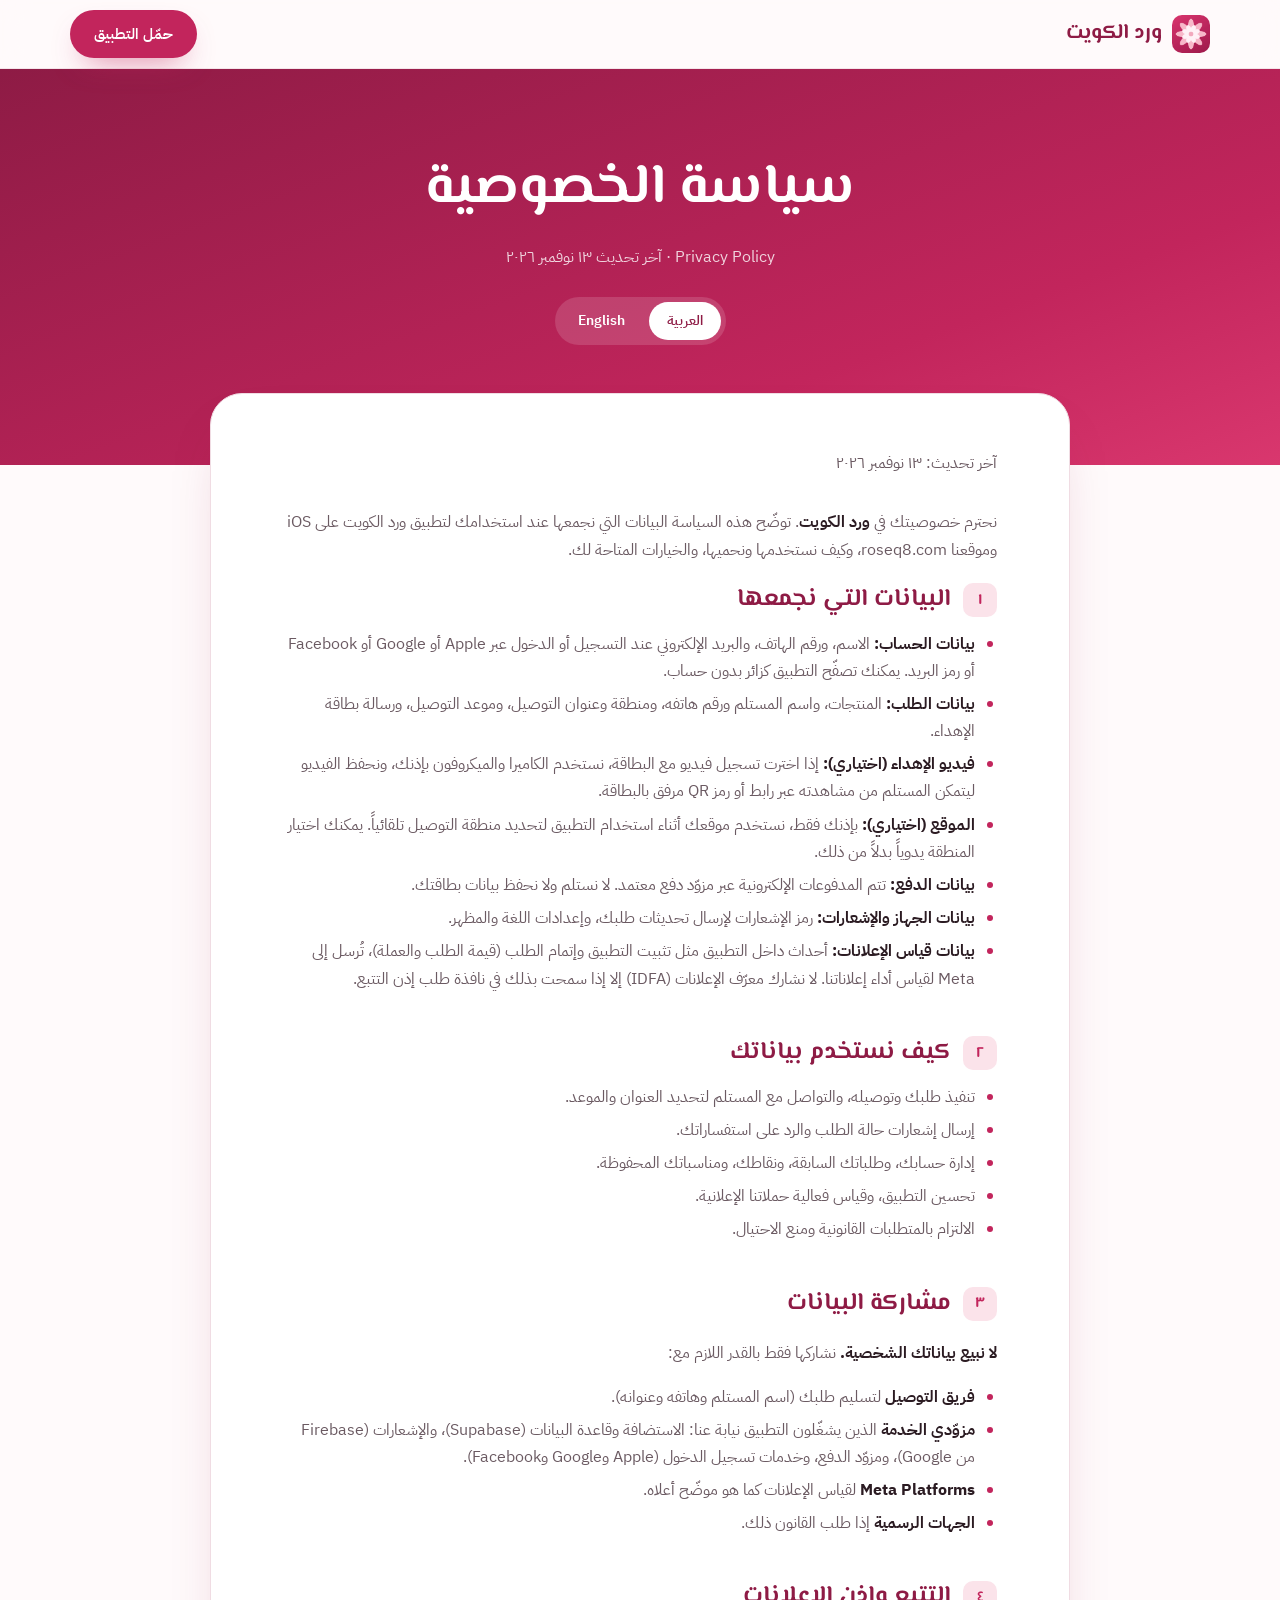
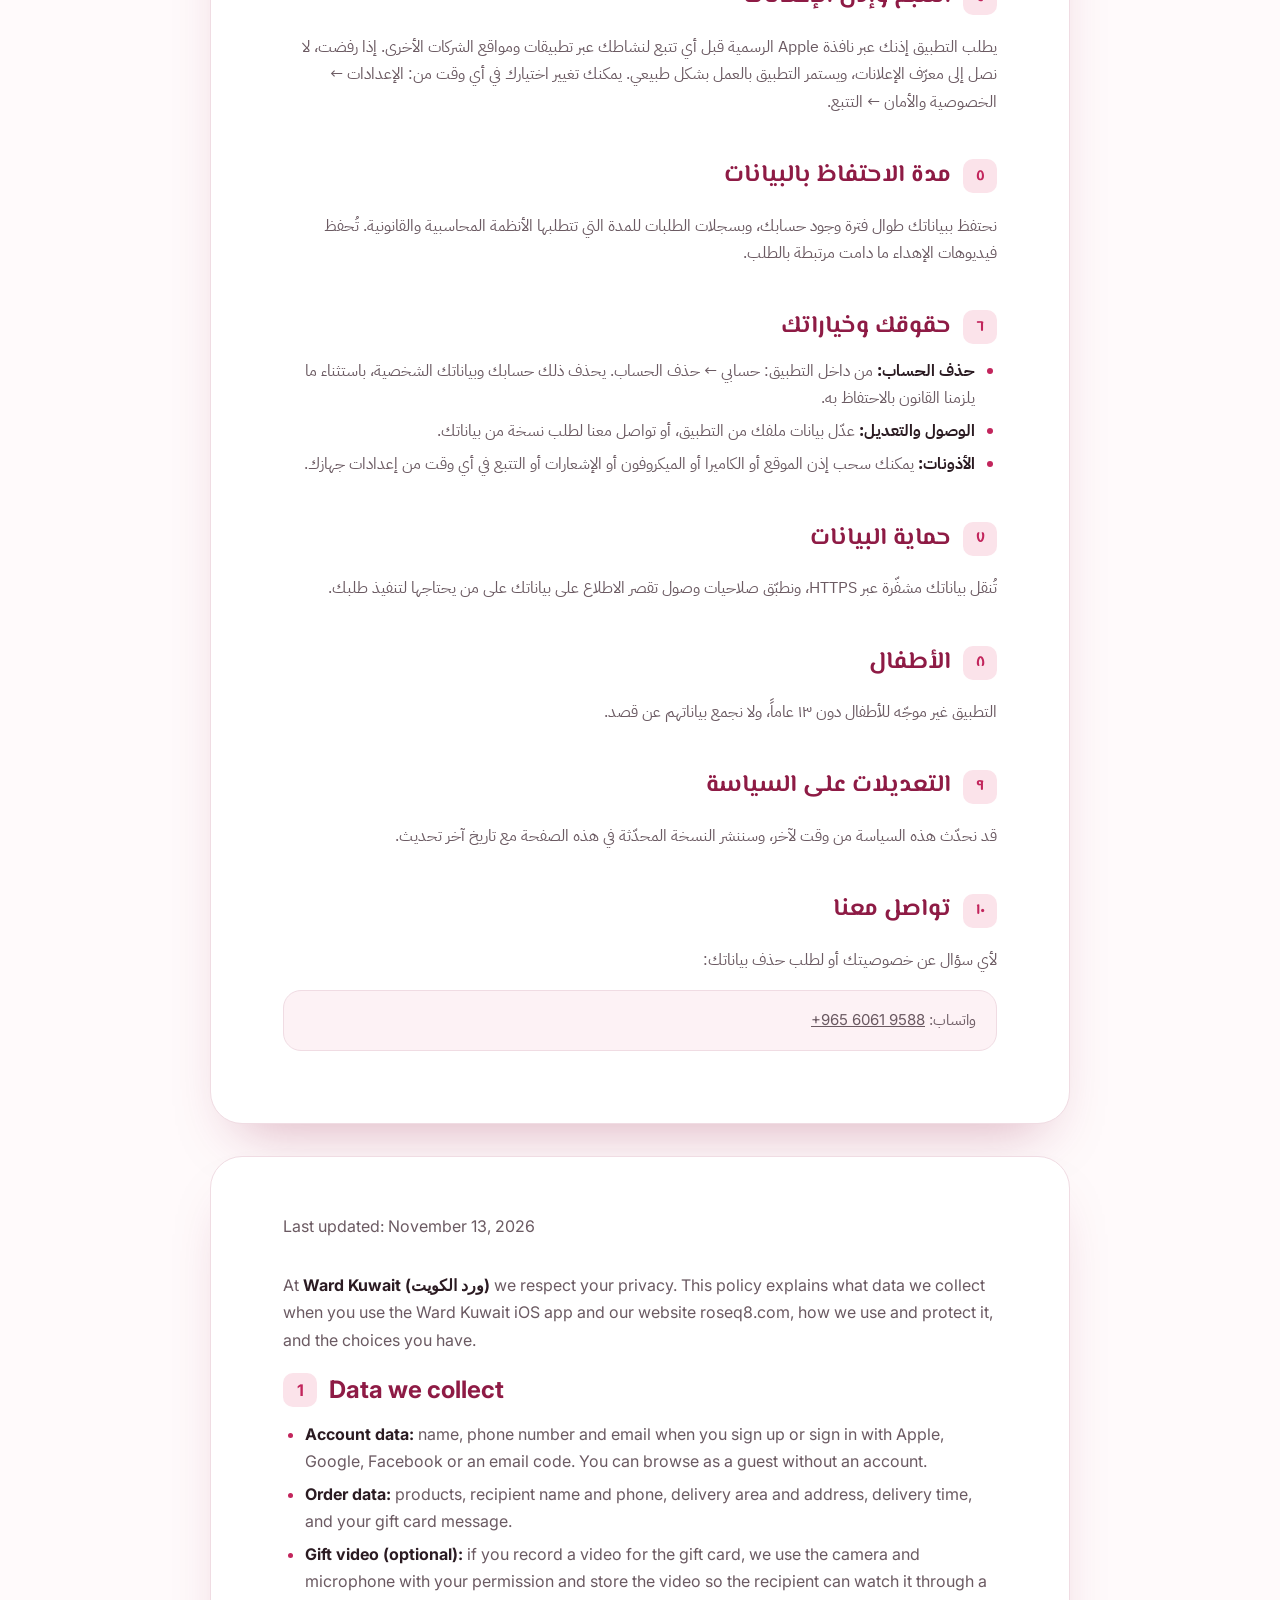
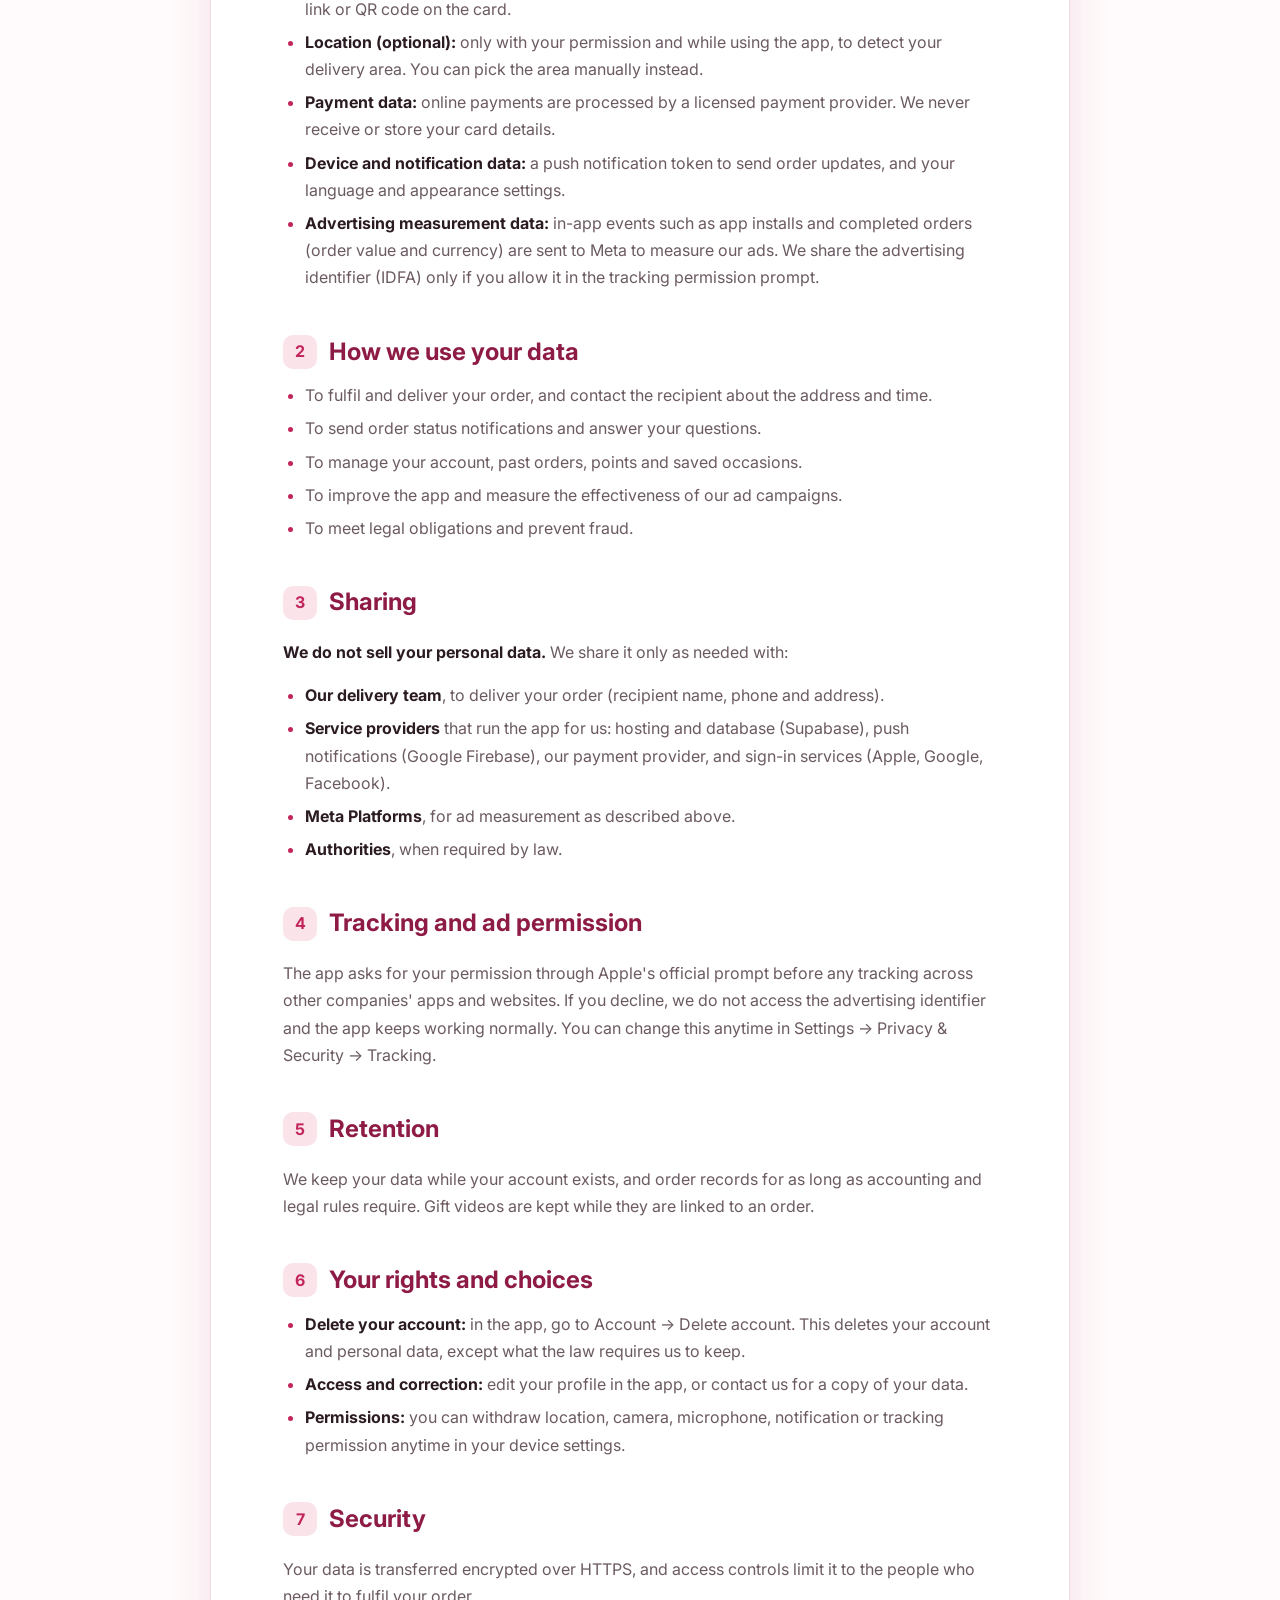
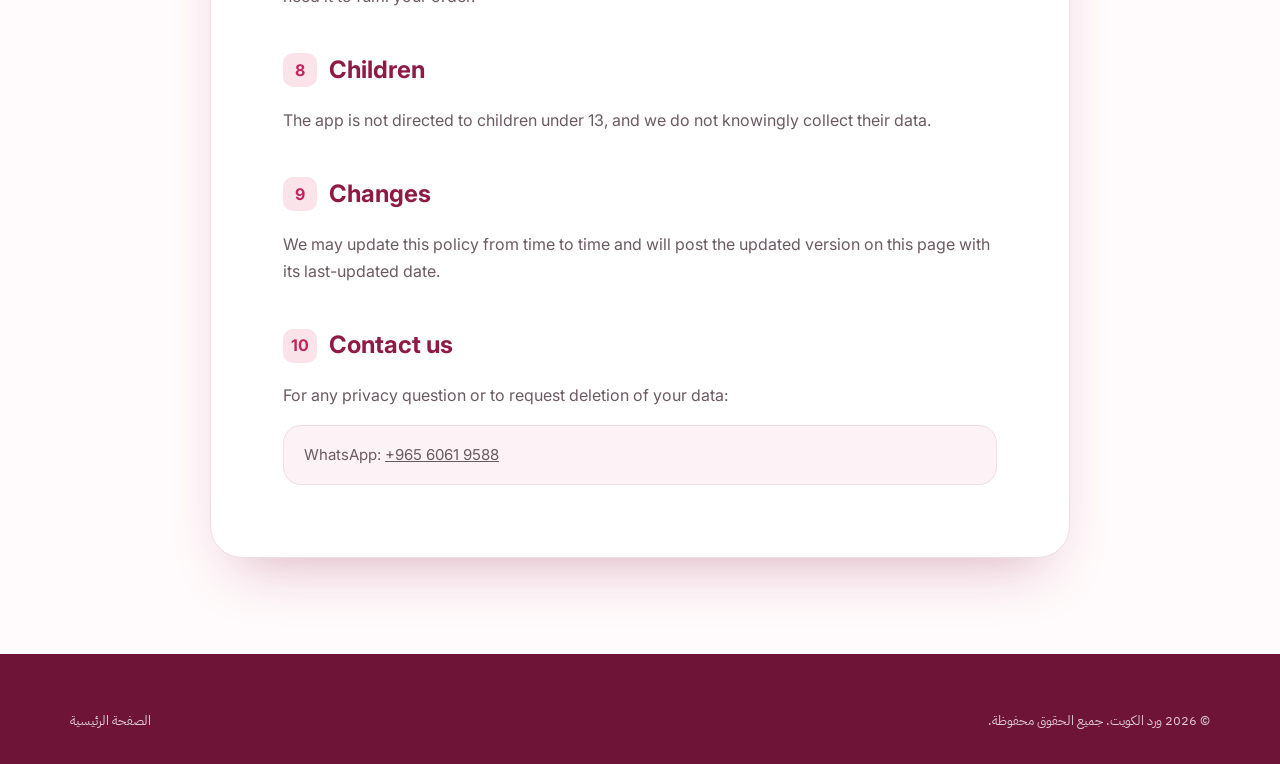
==== privacy/index.html @ 79401528 "roseq8.com website: landing page, privacy policy, share pages Co-Authored-By: Claude Opus 5.5 <norep" ====
<!doctype html>
<html lang="ar" dir="rtl">
<head>
<meta charset="utf-8">
<meta name="viewport" content="width=device-width, initial-scale=1">
<title>سياسة الخصوصية | ورد الكويت</title>
<meta name="description" content="سياسة الخصوصية لتطبيق ورد الكويت: ما البيانات التي نجمعها، وكيف نستخدمها، وحقوقك. Privacy Policy for the Ward Kuwait app.">
<meta name="theme-color" content="#8E1B45">
<link rel="icon" type="image/png" href="/assets/favicon.png">
<link rel="apple-touch-icon" href="/assets/apple-touch-icon.png">
<link rel="preconnect" href="https://fonts.googleapis.com">
<link rel="preconnect" href="https://fonts.gstatic.com" crossorigin>
<link href="https://fonts.googleapis.com/css2?family=El+Messiri:wght@600;700&family=IBM+Plex+Sans+Arabic:wght@400;500;600&family=Inter:wght@400;600;700&display=swap" rel="stylesheet">
<link rel="stylesheet" href="/assets/site.css">
</head>
<body>

<header class="nav">
  <div class="wrap">
    <a class="brand" href="/"><img src="/assets/icon-256.png" alt=""><b>ورد الكويت</b></a>
    <a class="btn btn-primary" href="https://apps.apple.com/app/id6784799572">حمّل التطبيق</a>
  </div>
</header>

<div class="legal-hero">
  <div class="wrap">
    <h1>سياسة الخصوصية</h1>
    <p>Privacy Policy · آخر تحديث ١٣ نوفمبر ٢٠٢٦</p>
    <div class="lang-switch">
      <a href="#ar" class="on">العربية</a>
      <a href="#en">English</a>
    </div>
  </div>
</div>

<main class="legal">
  <div class="wrap">

    <article class="legal-card" id="ar" lang="ar" dir="rtl">
      <p class="meta-line">آخر تحديث: ١٣ نوفمبر ٢٠٢٦</p>
      <p>نحترم خصوصيتك في <strong>ورد الكويت</strong>. توضّح هذه السياسة البيانات التي نجمعها عند استخدامك لتطبيق ورد الكويت على iOS وموقعنا roseq8.com، وكيف نستخدمها ونحميها، والخيارات المتاحة لك.</p>

      <h2><span>١</span>البيانات التي نجمعها</h2>
      <ul>
        <li><strong>بيانات الحساب:</strong> الاسم، ورقم الهاتف، والبريد الإلكتروني عند التسجيل أو الدخول عبر Apple أو Google أو Facebook أو رمز البريد. يمكنك تصفّح التطبيق كزائر بدون حساب.</li>
        <li><strong>بيانات الطلب:</strong> المنتجات، واسم المستلم ورقم هاتفه، ومنطقة وعنوان التوصيل، وموعد التوصيل، ورسالة بطاقة الإهداء.</li>
        <li><strong>فيديو الإهداء (اختياري):</strong> إذا اخترت تسجيل فيديو مع البطاقة، نستخدم الكاميرا والميكروفون بإذنك، ونحفظ الفيديو ليتمكن المستلم من مشاهدته عبر رابط أو رمز QR مرفق بالبطاقة.</li>
        <li><strong>الموقع (اختياري):</strong> بإذنك فقط، نستخدم موقعك أثناء استخدام التطبيق لتحديد منطقة التوصيل تلقائياً. يمكنك اختيار المنطقة يدوياً بدلاً من ذلك.</li>
        <li><strong>بيانات الدفع:</strong> تتم المدفوعات الإلكترونية عبر مزوّد دفع معتمد. لا نستلم ولا نحفظ بيانات بطاقتك.</li>
        <li><strong>بيانات الجهاز والإشعارات:</strong> رمز الإشعارات لإرسال تحديثات طلبك، وإعدادات اللغة والمظهر.</li>
        <li><strong>بيانات قياس الإعلانات:</strong> أحداث داخل التطبيق مثل تثبيت التطبيق وإتمام الطلب (قيمة الطلب والعملة)، تُرسل إلى Meta لقياس أداء إعلاناتنا. لا نشارك معرّف الإعلانات (IDFA) إلا إذا سمحت بذلك في نافذة طلب إذن التتبع.</li>
      </ul>

      <h2><span>٢</span>كيف نستخدم بياناتك</h2>
      <ul>
        <li>تنفيذ طلبك وتوصيله، والتواصل مع المستلم لتحديد العنوان والموعد.</li>
        <li>إرسال إشعارات حالة الطلب والرد على استفساراتك.</li>
        <li>إدارة حسابك، وطلباتك السابقة، ونقاطك، ومناسباتك المحفوظة.</li>
        <li>تحسين التطبيق، وقياس فعالية حملاتنا الإعلانية.</li>
        <li>الالتزام بالمتطلبات القانونية ومنع الاحتيال.</li>
      </ul>

      <h2><span>٣</span>مشاركة البيانات</h2>
      <p><strong>لا نبيع بياناتك الشخصية.</strong> نشاركها فقط بالقدر اللازم مع:</p>
      <ul>
        <li><strong>فريق التوصيل</strong> لتسليم طلبك (اسم المستلم وهاتفه وعنوانه).</li>
        <li><strong>مزوّدي الخدمة</strong> الذين يشغّلون التطبيق نيابة عنا: الاستضافة وقاعدة البيانات (Supabase)، والإشعارات (Firebase من Google)، ومزوّد الدفع، وخدمات تسجيل الدخول (Apple وGoogle وFacebook).</li>
        <li><strong>Meta Platforms</strong> لقياس الإعلانات كما هو موضّح أعلاه.</li>
        <li><strong>الجهات الرسمية</strong> إذا طلب القانون ذلك.</li>
      </ul>

      <h2><span>٤</span>التتبع وإذن الإعلانات</h2>
      <p>يطلب التطبيق إذنك عبر نافذة Apple الرسمية قبل أي تتبع لنشاطك عبر تطبيقات ومواقع الشركات الأخرى. إذا رفضت، لا نصل إلى معرّف الإعلانات، ويستمر التطبيق بالعمل بشكل طبيعي. يمكنك تغيير اختيارك في أي وقت من: الإعدادات ← الخصوصية والأمان ← التتبع.</p>

      <h2><span>٥</span>مدة الاحتفاظ بالبيانات</h2>
      <p>نحتفظ ببياناتك طوال فترة وجود حسابك، وبسجلات الطلبات للمدة التي تتطلبها الأنظمة المحاسبية والقانونية. تُحفظ فيديوهات الإهداء ما دامت مرتبطة بالطلب.</p>

      <h2><span>٦</span>حقوقك وخياراتك</h2>
      <ul>
        <li><strong>حذف الحساب:</strong> من داخل التطبيق: حسابي ← حذف الحساب. يحذف ذلك حسابك وبياناتك الشخصية، باستثناء ما يلزمنا القانون بالاحتفاظ به.</li>
        <li><strong>الوصول والتعديل:</strong> عدّل بيانات ملفك من التطبيق، أو تواصل معنا لطلب نسخة من بياناتك.</li>
        <li><strong>الأذونات:</strong> يمكنك سحب إذن الموقع أو الكاميرا أو الميكروفون أو الإشعارات أو التتبع في أي وقت من إعدادات جهازك.</li>
      </ul>

      <h2><span>٧</span>حماية البيانات</h2>
      <p>تُنقل بياناتك مشفّرة عبر HTTPS، ونطبّق صلاحيات وصول تقصر الاطلاع على بياناتك على من يحتاجها لتنفيذ طلبك.</p>

      <h2><span>٨</span>الأطفال</h2>
      <p>التطبيق غير موجّه للأطفال دون ١٣ عاماً، ولا نجمع بياناتهم عن قصد.</p>

      <h2><span>٩</span>التعديلات على السياسة</h2>
      <p>قد نحدّث هذه السياسة من وقت لآخر، وسننشر النسخة المحدّثة في هذه الصفحة مع تاريخ آخر تحديث.</p>

      <h2><span>١٠</span>تواصل معنا</h2>
      <p>لأي سؤال عن خصوصيتك أو لطلب حذف بياناتك:</p>
      <div class="note">واتساب: <a href="https://wa.me/96560619588" dir="ltr">+965 6061 9588</a></div>
    </article>

    <article class="legal-card" id="en" lang="en" dir="ltr">
      <p class="meta-line">Last updated: November 13, 2026</p>
      <p>At <strong>Ward Kuwait (ورد الكويت)</strong> we respect your privacy. This policy explains what data we collect when you use the Ward Kuwait iOS app and our website roseq8.com, how we use and protect it, and the choices you have.</p>

      <h2><span>1</span>Data we collect</h2>
      <ul>
        <li><strong>Account data:</strong> name, phone number and email when you sign up or sign in with Apple, Google, Facebook or an email code. You can browse as a guest without an account.</li>
        <li><strong>Order data:</strong> products, recipient name and phone, delivery area and address, delivery time, and your gift card message.</li>
        <li><strong>Gift video (optional):</strong> if you record a video for the gift card, we use the camera and microphone with your permission and store the video so the recipient can watch it through a link or QR code on the card.</li>
        <li><strong>Location (optional):</strong> only with your permission and while using the app, to detect your delivery area. You can pick the area manually instead.</li>
        <li><strong>Payment data:</strong> online payments are processed by a licensed payment provider. We never receive or store your card details.</li>
        <li><strong>Device and notification data:</strong> a push notification token to send order updates, and your language and appearance settings.</li>
        <li><strong>Advertising measurement data:</strong> in-app events such as app installs and completed orders (order value and currency) are sent to Meta to measure our ads. We share the advertising identifier (IDFA) only if you allow it in the tracking permission prompt.</li>
      </ul>

      <h2><span>2</span>How we use your data</h2>
      <ul>
        <li>To fulfil and deliver your order, and contact the recipient about the address and time.</li>
        <li>To send order status notifications and answer your questions.</li>
        <li>To manage your account, past orders, points and saved occasions.</li>
        <li>To improve the app and measure the effectiveness of our ad campaigns.</li>
        <li>To meet legal obligations and prevent fraud.</li>
      </ul>

      <h2><span>3</span>Sharing</h2>
      <p><strong>We do not sell your personal data.</strong> We share it only as needed with:</p>
      <ul>
        <li><strong>Our delivery team</strong>, to deliver your order (recipient name, phone and address).</li>
        <li><strong>Service providers</strong> that run the app for us: hosting and database (Supabase), push notifications (Google Firebase), our payment provider, and sign-in services (Apple, Google, Facebook).</li>
        <li><strong>Meta Platforms</strong>, for ad measurement as described above.</li>
        <li><strong>Authorities</strong>, when required by law.</li>
      </ul>

      <h2><span>4</span>Tracking and ad permission</h2>
      <p>The app asks for your permission through Apple's official prompt before any tracking across other companies' apps and websites. If you decline, we do not access the advertising identifier and the app keeps working normally. You can change this anytime in Settings → Privacy &amp; Security → Tracking.</p>

      <h2><span>5</span>Retention</h2>
      <p>We keep your data while your account exists, and order records for as long as accounting and legal rules require. Gift videos are kept while they are linked to an order.</p>

      <h2><span>6</span>Your rights and choices</h2>
      <ul>
        <li><strong>Delete your account:</strong> in the app, go to Account → Delete account. This deletes your account and personal data, except what the law requires us to keep.</li>
        <li><strong>Access and correction:</strong> edit your profile in the app, or contact us for a copy of your data.</li>
        <li><strong>Permissions:</strong> you can withdraw location, camera, microphone, notification or tracking permission anytime in your device settings.</li>
      </ul>

      <h2><span>7</span>Security</h2>
      <p>Your data is transferred encrypted over HTTPS, and access controls limit it to the people who need it to fulfil your order.</p>

      <h2><span>8</span>Children</h2>
      <p>The app is not directed to children under 13, and we do not knowingly collect their data.</p>

      <h2><span>9</span>Changes</h2>
      <p>We may update this policy from time to time and will post the updated version on this page with its last-updated date.</p>

      <h2><span>10</span>Contact us</h2>
      <p>For any privacy question or to request deletion of your data:</p>
      <div class="note">WhatsApp: <a href="https://wa.me/96560619588">+965 6061 9588</a></div>
    </article>

  </div>
</main>

<footer>
  <div class="wrap">
    <div class="foot-bottom" style="margin-top:0;border-top:0;padding-top:0">
      <span>© 2026 ورد الكويت. جميع الحقوق محفوظة.</span>
      <a href="/">الصفحة الرئيسية</a>
    </div>
  </div>
</footer>

<script>
  var links = document.querySelectorAll(".lang-switch a");
  function mark() {
    var en = location.hash === "#en";
    links[0].classList.toggle("on", !en);
    links[1].classList.toggle("on", en);
  }
  window.addEventListener("hashchange", mark); mark();
</script>
</body>
</html>
---- assets/site.css ----
:root {
  --rose: #C2255C;
  --rose-bright: #D9376E;
  --berry: #8E1B45;
  --berry-deep: #6E1436;
  --pink: #F2A7BD;
  --blush: #FBE3EA;
  --petal: #FDF2F5;
  --ivory: #FFFAFB;
  --ink: #2B1B22;
  --text2: #6B5A62;
  --text3: #9C8A92;
  --hairline: #F0DCE3;
  --gold: #C9A04A;
  --radius: 28px;
  --shadow: 0 30px 60px -28px rgba(142, 27, 69, .35);
  --display: "El Messiri", "IBM Plex Sans Arabic", serif;
  --body: "IBM Plex Sans Arabic", -apple-system, "Segoe UI", Tahoma, sans-serif;
}

* { box-sizing: border-box; }
html { scroll-behavior: smooth; }
body {
  margin: 0;
  font-family: var(--body);
  color: var(--ink);
  background: var(--ivory);
  line-height: 1.7;
  -webkit-font-smoothing: antialiased;
  overflow-x: hidden;
}
img { max-width: 100%; display: block; }
a { color: inherit; }

.wrap { width: min(1140px, 100% - 32px); margin-inline: auto; }

/* Header */
.nav {
  position: sticky; top: 0; z-index: 20;
  background: rgba(255, 250, 251, .82);
  backdrop-filter: saturate(160%) blur(14px);
  -webkit-backdrop-filter: saturate(160%) blur(14px);
  border-bottom: 1px solid rgba(240, 220, 227, .7);
}
.nav .wrap { display: flex; align-items: center; justify-content: space-between; height: 68px; gap: 16px; }
.brand { display: flex; align-items: center; gap: 10px; text-decoration: none; }
.brand img { width: 38px; height: 38px; border-radius: 10px; }
.brand b { font-family: var(--display); font-size: 21px; color: var(--berry); font-weight: 700; }
.nav-links { display: flex; gap: 26px; font-size: 15px; }
.nav-links a { text-decoration: none; color: var(--text2); transition: color .2s; }
.nav-links a:hover { color: var(--rose); }

.btn {
  display: inline-flex; align-items: center; justify-content: center; gap: 10px;
  padding: 13px 24px; border-radius: 999px;
  font: 600 15px var(--body); text-decoration: none; white-space: nowrap;
  transition: transform .2s, box-shadow .2s, background .2s;
}
.btn:hover { transform: translateY(-2px); }
.btn-primary { background: var(--rose); color: #fff; box-shadow: 0 14px 30px -14px rgba(194, 37, 92, .7); }
.btn-primary:hover { background: var(--rose-bright); }
.btn-light { background: #fff; color: var(--berry); }
.btn-ghost { background: transparent; color: var(--berry); border: 1.5px solid var(--hairline); }
.btn svg { width: 20px; height: 20px; flex: none; }

/* Hero */
.hero { position: relative; padding: 72px 0 96px; overflow: hidden; }
.hero::before {
  content: ""; position: absolute; inset: -20% -10% auto auto; width: 70%; aspect-ratio: 1;
  background: radial-gradient(circle, rgba(242, 167, 189, .45), transparent 65%);
  pointer-events: none;
}
.hero .wrap { position: relative; display: grid; grid-template-columns: 1.05fr 1fr; align-items: center; gap: 56px; }
.eyebrow {
  display: inline-flex; align-items: center; gap: 8px;
  padding: 7px 16px; border-radius: 999px;
  background: var(--blush); color: var(--rose); font-size: 14px; font-weight: 600;
}
.eyebrow::before { content: ""; width: 7px; height: 7px; border-radius: 50%; background: var(--rose); }
.hero h1 {
  font-family: var(--display); font-weight: 700;
  font-size: clamp(42px, 6.2vw, 74px); line-height: 1.2; margin: 22px 0 18px; color: var(--berry);
}
.hero h1 em { font-style: normal; color: var(--rose); }
.hero p.lead { font-size: 19px; color: var(--text2); max-width: 30ch; margin: 0 0 32px; }
.cta-row { display: flex; flex-wrap: wrap; gap: 12px; }
.hero-art {
  position: relative; border-radius: 40px; overflow: hidden; box-shadow: var(--shadow);
  background: linear-gradient(180deg, #E8B6BF, #E8B4BD 30%, #E2A4AF 55%, #D58C9B 80%, #B55468);
}
.hero-art img { width: 100%; }
.hero-badge {
  position: absolute; bottom: 22px; inset-inline-start: 22px;
  background: rgba(255, 255, 255, .92); backdrop-filter: blur(8px);
  border-radius: 20px; padding: 12px 18px; display: flex; align-items: center; gap: 12px;
  box-shadow: 0 12px 30px -12px rgba(110, 20, 54, .4);
}
.hero-badge strong { display: block; font-size: 15px; color: var(--berry); }
.hero-badge span { font-size: 13px; color: var(--text3); }
.hero-badge i {
  width: 40px; height: 40px; border-radius: 12px; background: var(--blush);
  display: grid; place-items: center; font-style: normal; font-size: 20px;
}
.stats { display: flex; gap: 36px; margin-top: 42px; }
.stats div strong { display: block; font-family: var(--display); font-size: 28px; color: var(--rose); line-height: 1.2; }
.stats div span { font-size: 14px; color: var(--text3); }

/* Sections */
section { padding: 96px 0; }
.section-head { text-align: center; max-width: 620px; margin: 0 auto 56px; }
.section-head .kicker { color: var(--rose); font-weight: 600; font-size: 15px; }
.section-head h2 { font-family: var(--display); font-size: clamp(32px, 4.4vw, 46px); line-height: 1.3; margin: 8px 0 14px; color: var(--berry); }
.section-head p { color: var(--text2); font-size: 17px; margin: 0; }

.features { display: grid; grid-template-columns: repeat(3, 1fr); gap: 24px; }
.feature {
  background: #fff; border: 1px solid var(--hairline); border-radius: var(--radius); overflow: hidden;
  transition: transform .3s, box-shadow .3s;
}
.feature:hover { transform: translateY(-6px); box-shadow: var(--shadow); }
.feature .art { aspect-ratio: 820 / 790; }
.feature .art img { width: 100%; height: 100%; object-fit: cover; }
.art-delivery { background: linear-gradient(180deg, #E8B6BF, #E8B4BD, #E8B3BC, #E2A4AF, #D58C9B, #B55468); }
.art-price { background: linear-gradient(180deg, #F2C8D6, #EFB8CB, #EBACC1, #E59BB4, #CB698B, #AE4168); }
.art-gift { background: linear-gradient(180deg, #F5C4D0, #F3BFCC, #EBA8BA, #D67893, #B64868, #AA3258); }
.feature .body { padding: 24px 26px 30px; }
.feature h3 { font-family: var(--display); font-size: 24px; margin: 0 0 6px; color: var(--berry); }
.feature p { margin: 0; color: var(--text2); }

.steps-band { background: linear-gradient(180deg, var(--ivory), var(--petal)); }
.steps { display: grid; grid-template-columns: repeat(4, 1fr); gap: 20px; counter-reset: step; }
.step {
  background: #fff; border-radius: 24px; padding: 28px 24px; border: 1px solid var(--hairline);
  counter-increment: step; position: relative;
}
.step::before {
  content: counter(step, arabic-indic);
  width: 44px; height: 44px; border-radius: 14px; display: grid; place-items: center;
  background: var(--rose); color: #fff; font: 700 19px var(--display); margin-bottom: 18px;
}
.step h3 { font-size: 18px; margin: 0 0 6px; }
.step p { margin: 0; color: var(--text2); font-size: 15px; }

.assistant {
  display: grid; grid-template-columns: 1fr 1fr; gap: 48px; align-items: center;
  background: linear-gradient(135deg, var(--berry), var(--rose));
  border-radius: 40px; padding: 64px; color: #fff; position: relative; overflow: hidden;
}
.assistant::after {
  content: ""; position: absolute; width: 420px; height: 420px; border-radius: 50%;
  background: rgba(255, 255, 255, .07); inset-inline-end: -120px; top: -160px;
}
.assistant h2 { font-family: var(--display); font-size: clamp(30px, 3.8vw, 42px); line-height: 1.3; margin: 0 0 14px; }
.assistant p { color: rgba(255, 255, 255, .82); font-size: 17px; margin: 0 0 28px; }
.chat { position: relative; z-index: 1; display: flex; flex-direction: column; gap: 12px; }
.bubble { max-width: 82%; padding: 12px 18px; border-radius: 20px; font-size: 15px; }
.bubble.bot { background: #fff; color: var(--ink); align-self: flex-start; border-start-start-radius: 6px; }
.bubble.me { background: rgba(255, 255, 255, .18); color: #fff; align-self: flex-end; border-start-end-radius: 6px; }

.cta-band { text-align: center; }
.cta-card {
  background: var(--blush); border-radius: 40px; padding: 72px 32px;
  background-image: radial-gradient(circle at 15% 20%, rgba(255, 255, 255, .8), transparent 40%),
                    radial-gradient(circle at 85% 80%, rgba(242, 167, 189, .55), transparent 45%);
}
.cta-card img { width: 88px; height: 88px; border-radius: 22px; margin: 0 auto 22px; box-shadow: var(--shadow); }
.cta-card h2 { font-family: var(--display); font-size: clamp(30px, 4vw, 44px); margin: 0 0 10px; color: var(--berry); }
.cta-card p { color: var(--text2); margin: 0 0 30px; font-size: 17px; }

/* Footer */
footer { background: var(--berry-deep); color: rgba(255, 255, 255, .78); padding: 56px 0 32px; }
.foot { display: flex; flex-wrap: wrap; justify-content: space-between; gap: 32px; }
.foot .brand b { color: #fff; }
.foot p { margin: 12px 0 0; font-size: 14px; max-width: 34ch; }
.socials { display: flex; gap: 10px; flex-wrap: wrap; }
.socials a {
  width: 44px; height: 44px; border-radius: 14px; display: grid; place-items: center;
  background: rgba(255, 255, 255, .1); transition: background .2s;
}
.socials a:hover { background: rgba(255, 255, 255, .2); }
.socials a { color: #fff; }
.socials svg { width: 20px; height: 20px; }
.foot-bottom {
  margin-top: 40px; padding-top: 24px; border-top: 1px solid rgba(255, 255, 255, .12);
  display: flex; flex-wrap: wrap; justify-content: space-between; gap: 12px; font-size: 13px;
}
.foot-bottom a { text-decoration: none; }
.foot-bottom a:hover { color: #fff; }

/* Legal page */
.legal-hero {
  background: linear-gradient(160deg, var(--berry), var(--rose) 70%, var(--rose-bright));
  color: #fff; padding: 72px 0 120px; text-align: center; position: relative; overflow: hidden;
}
.legal-hero h1 { font-family: var(--display); font-size: clamp(36px, 5vw, 56px); margin: 0 0 8px; }
.legal-hero p { margin: 0; color: rgba(255, 255, 255, .8); }
.lang-switch { display: inline-flex; gap: 6px; background: rgba(255, 255, 255, .14); padding: 5px; border-radius: 999px; margin-top: 26px; }
.lang-switch a { padding: 7px 18px; border-radius: 999px; text-decoration: none; font-size: 14px; font-weight: 600; }
.lang-switch a.on { background: #fff; color: var(--berry); }
.legal { margin-top: -72px; position: relative; padding-bottom: 96px; }
.legal-card {
  background: #fff; border-radius: 32px; box-shadow: var(--shadow); border: 1px solid var(--hairline);
  padding: 56px clamp(22px, 6vw, 72px); max-width: 860px; margin: 0 auto;
}
.legal-card + .legal-card { margin-top: 32px; }
.legal-card h2 {
  font-family: var(--display); color: var(--berry); font-size: 24px; margin: 40px 0 10px;
  display: flex; align-items: center; gap: 12px;
}
.legal-card h2:first-of-type { margin-top: 0; }
.legal-card h2 span {
  width: 34px; height: 34px; border-radius: 10px; background: var(--blush); color: var(--rose);
  display: grid; place-items: center; font-size: 16px; flex: none;
}
.legal-card p, .legal-card li { color: var(--text2); font-size: 16px; }
.legal-card ul { padding-inline-start: 22px; margin: 8px 0; }
.legal-card li { margin: 6px 0; }
.legal-card li::marker { color: var(--rose); }
.legal-card strong { color: var(--ink); }
.note {
  background: var(--petal); border: 1px solid var(--hairline); border-radius: 18px;
  padding: 16px 20px; margin: 16px 0; font-size: 15px; color: var(--text2);
}
.meta-line { color: var(--text3); font-size: 14px; margin: 0 0 32px; }
[dir="ltr"] { font-family: "Inter", -apple-system, "Segoe UI", sans-serif; }
[dir="ltr"] h2 { font-family: "Inter", sans-serif; font-weight: 700; }

/* Reveal on scroll */
.reveal { opacity: 0; transform: translateY(24px); transition: opacity .8s ease, transform .8s ease; }
.reveal.in { opacity: 1; transform: none; }
@media (prefers-reduced-motion: reduce) {
  .reveal { opacity: 1; transform: none; transition: none; }
  html { scroll-behavior: auto; }
}

/* Responsive */
@media (max-width: 960px) {
  .hero .wrap, .assistant { grid-template-columns: 1fr; }
  .hero { padding: 40px 0 64px; }
  .hero-art { max-width: 520px; }
  .features { grid-template-columns: 1fr; max-width: 480px; margin-inline: auto; }
  .steps { grid-template-columns: repeat(2, 1fr); }
  .assistant { padding: 44px 28px; }
  .nav-links { display: none; }
  section { padding: 64px 0; }
}
@media (max-width: 520px) {
  .steps { grid-template-columns: 1fr; }
  .stats { gap: 22px; }
  .stats div strong { font-size: 21px; white-space: nowrap; }
  .nav .btn { padding: 10px 16px; font-size: 14px; }
  .hero p.lead { font-size: 17px; }
}
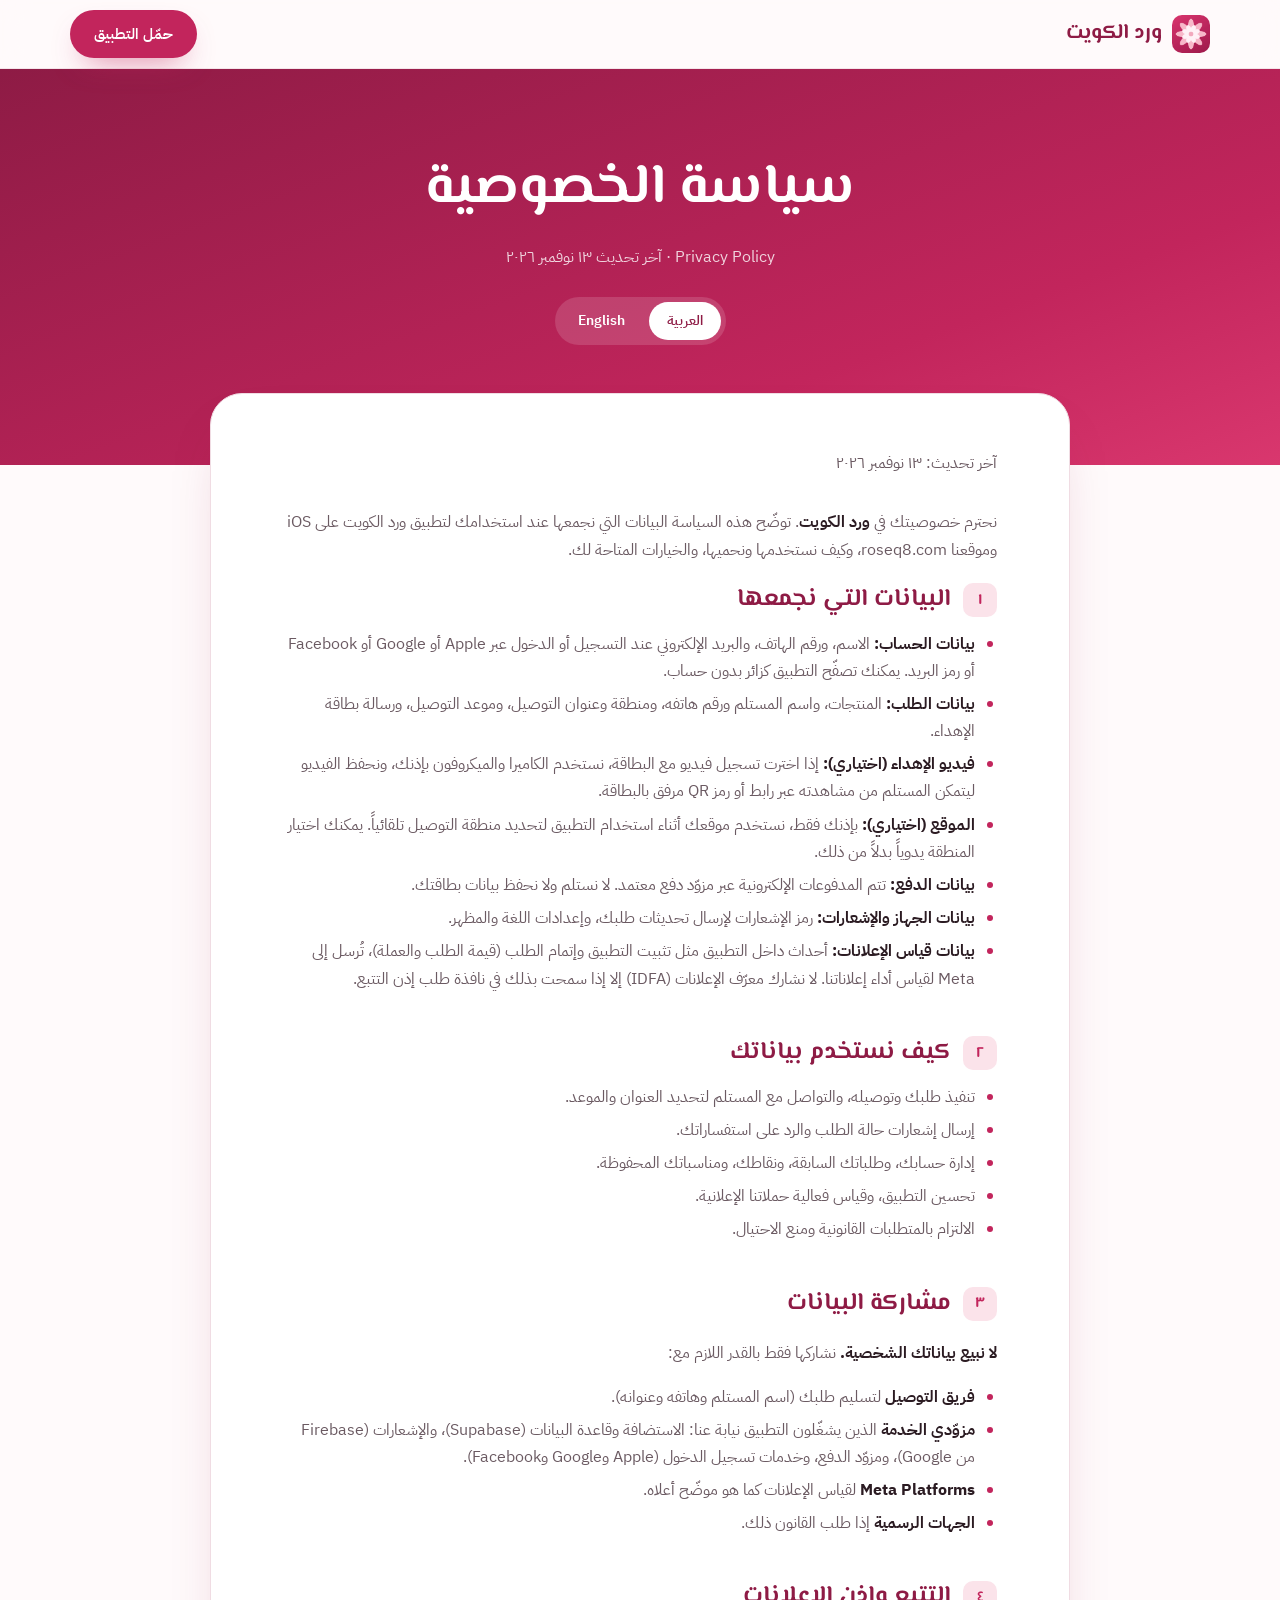
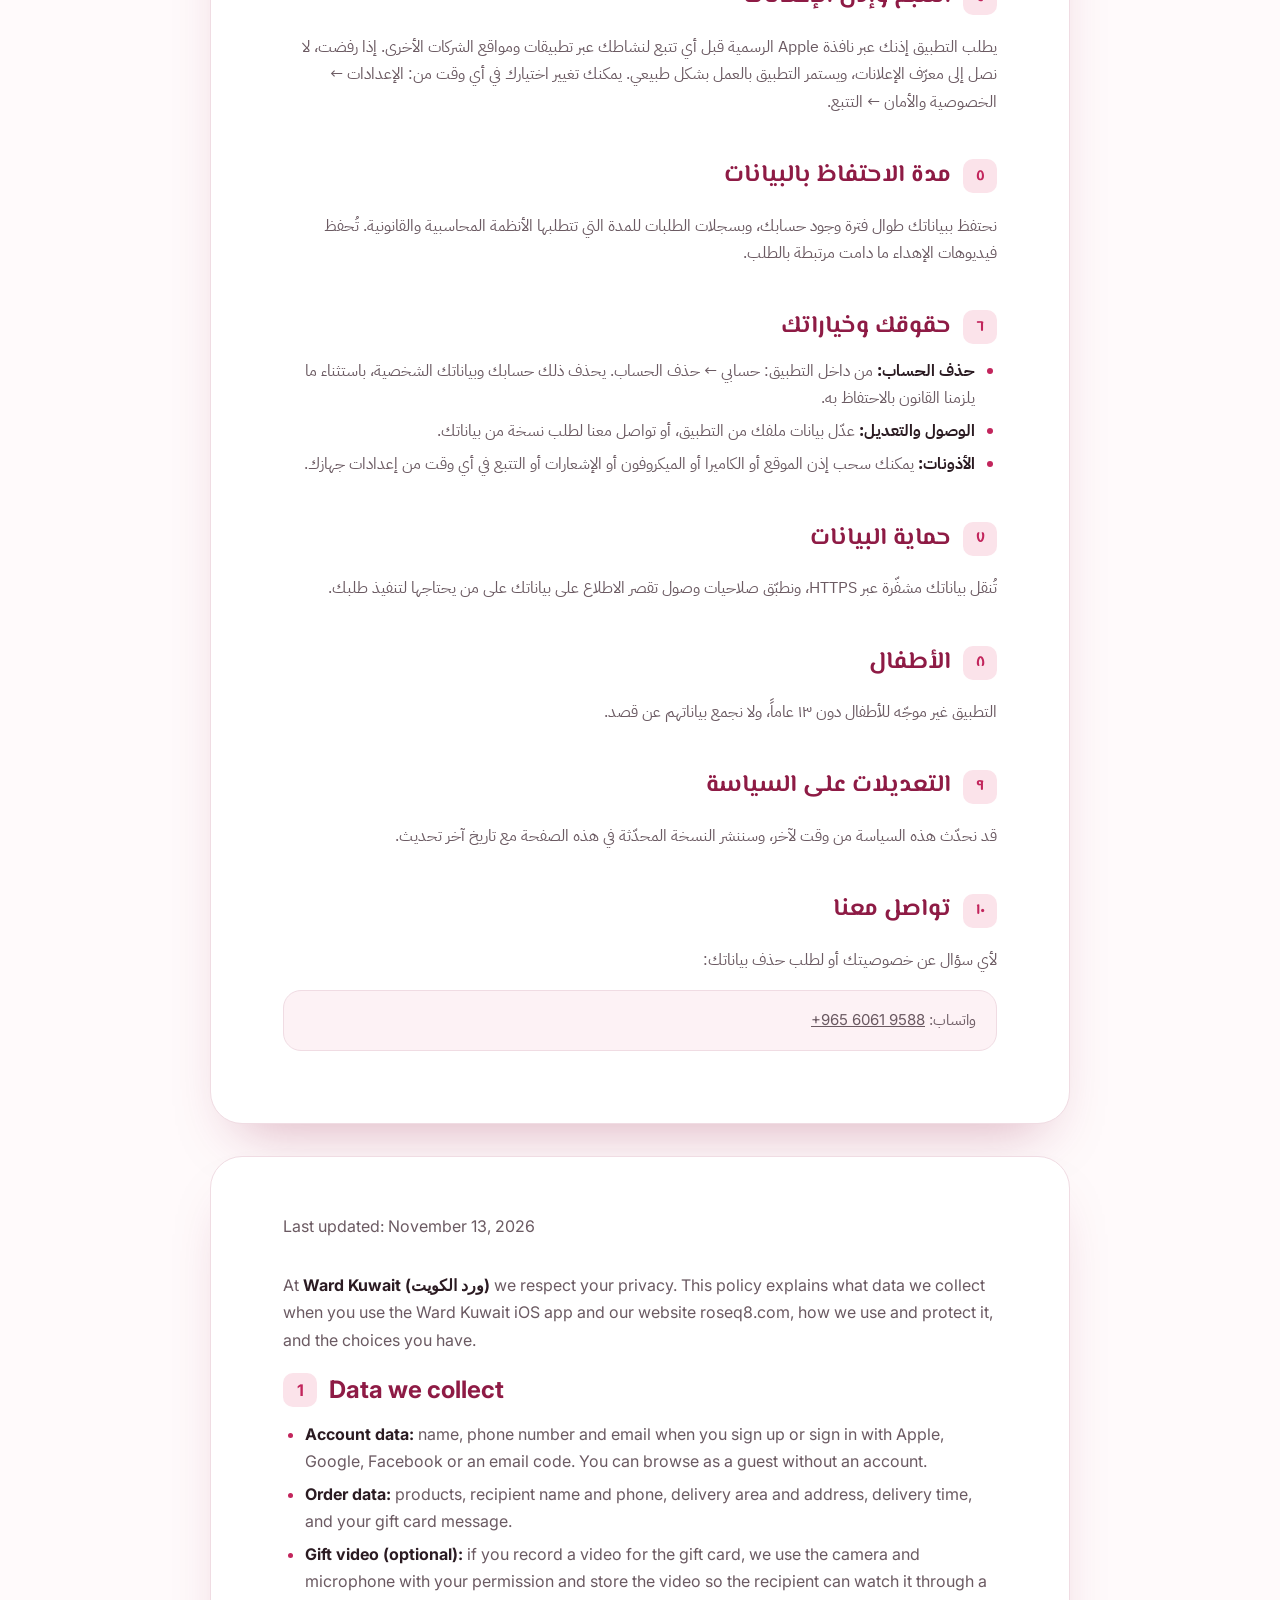
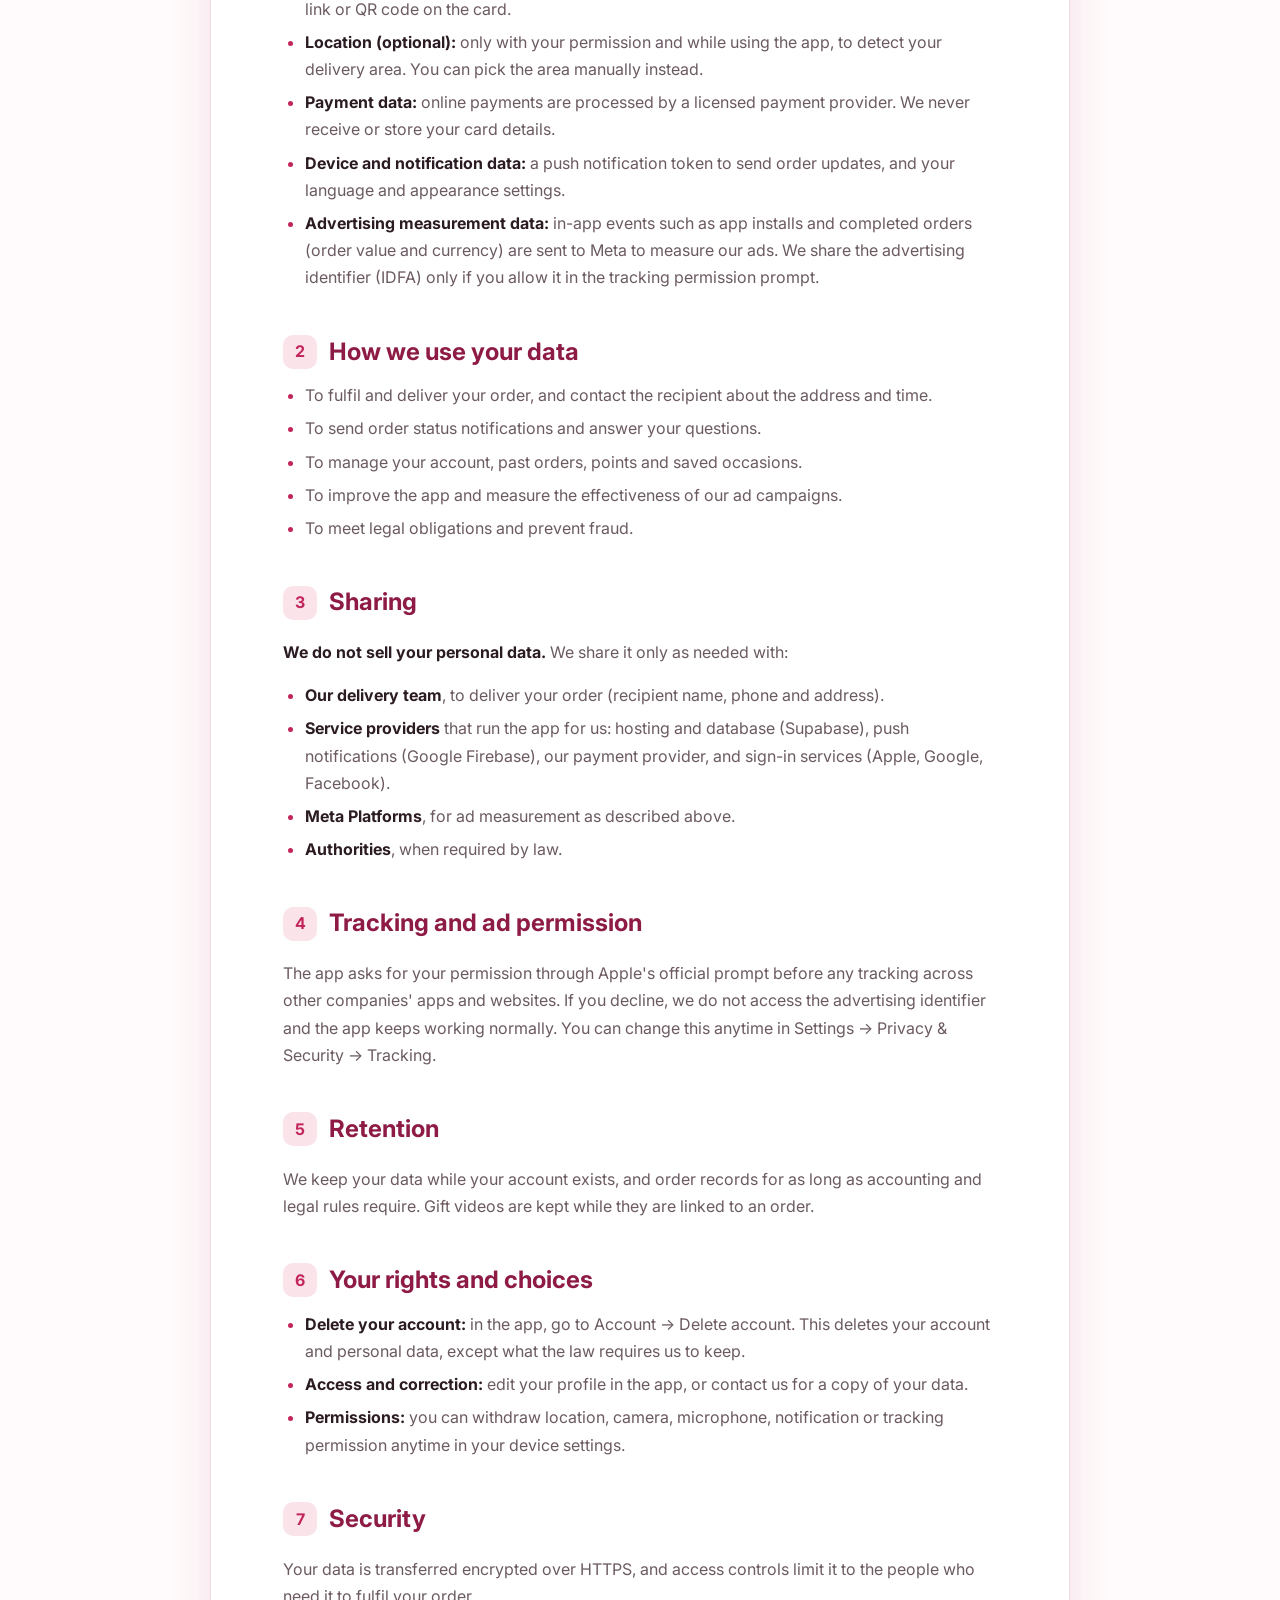
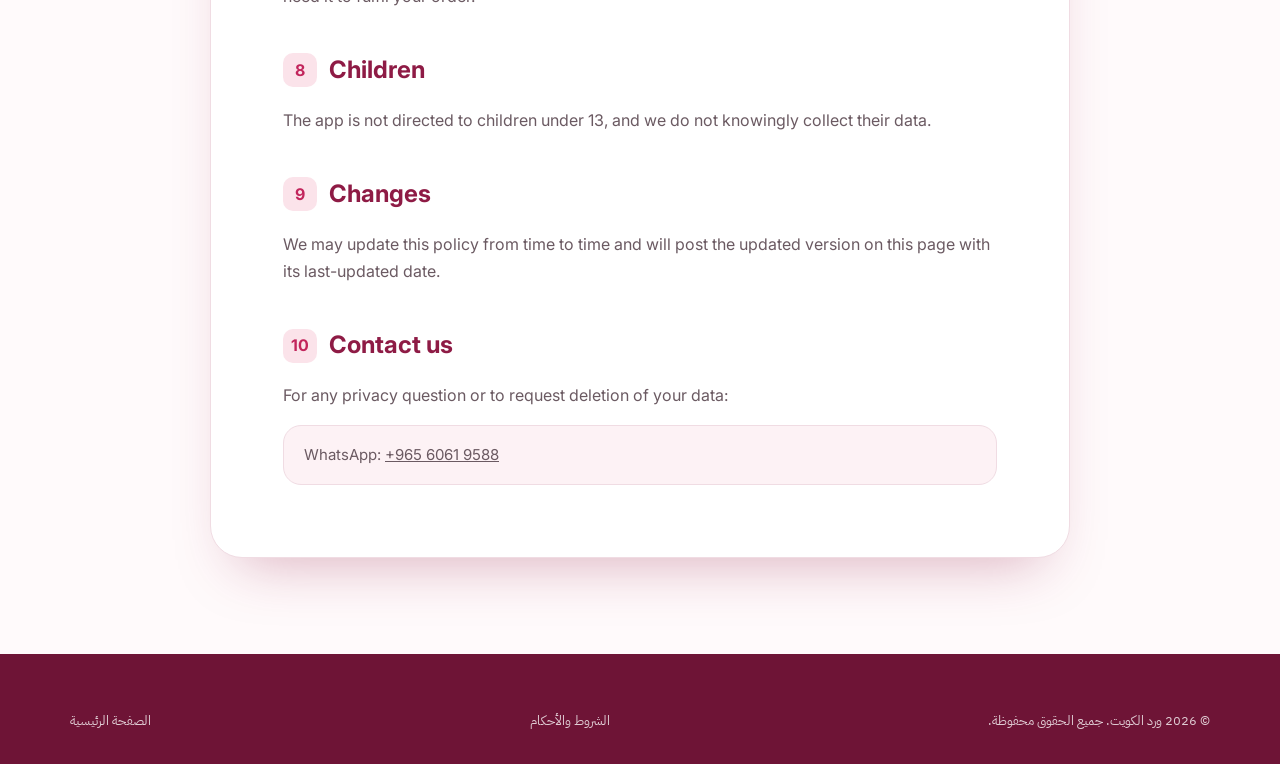
==== commit ef337489: "Terms and Conditions page (/terms), linked from the footers Co-Authored-By: Claude Opus 5.5 <noreply" ====
--- a/privacy/index.html
+++ b/privacy/index.html
@@ -163,6 +163,7 @@
   <div class="wrap">
     <div class="foot-bottom" style="margin-top:0;border-top:0;padding-top:0">
       <span>© 2026 ورد الكويت. جميع الحقوق محفوظة.</span>
+      <a href="/terms">الشروط والأحكام</a>
       <a href="/">الصفحة الرئيسية</a>
     </div>
   </div>
